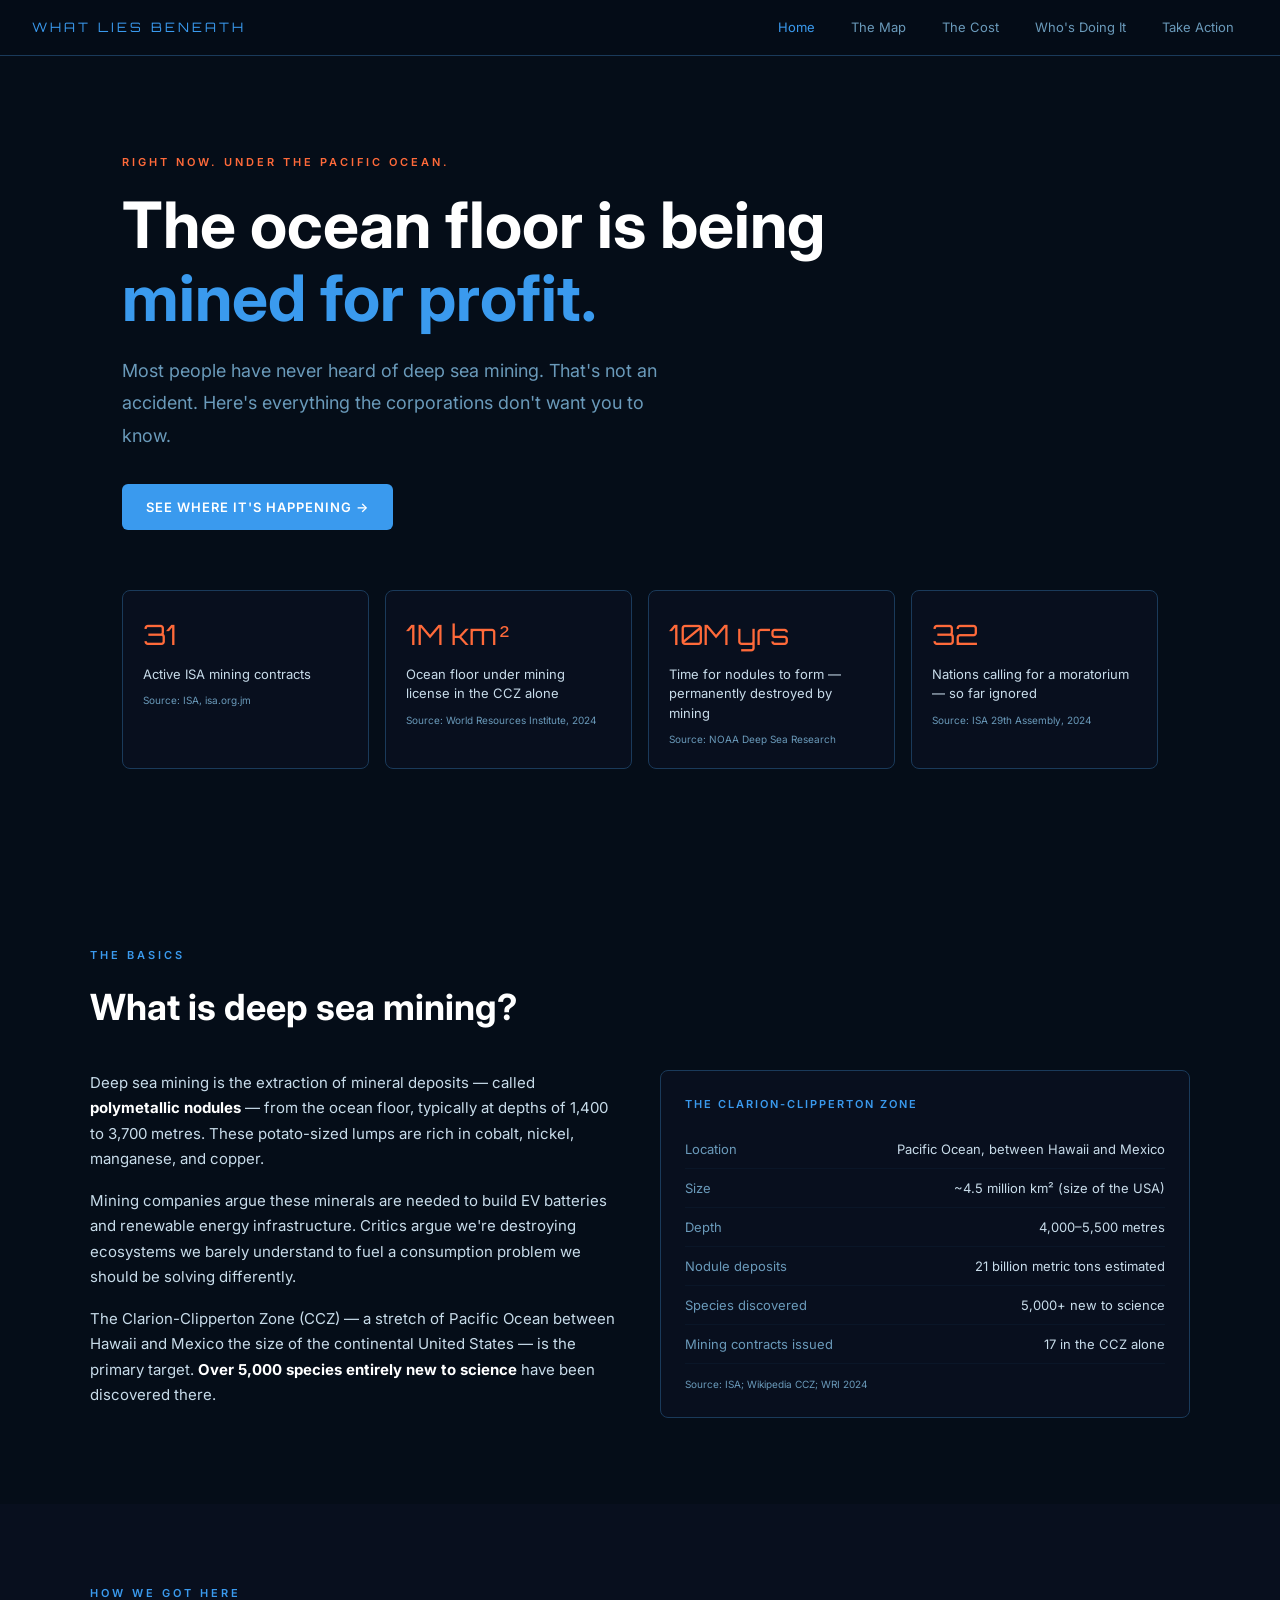
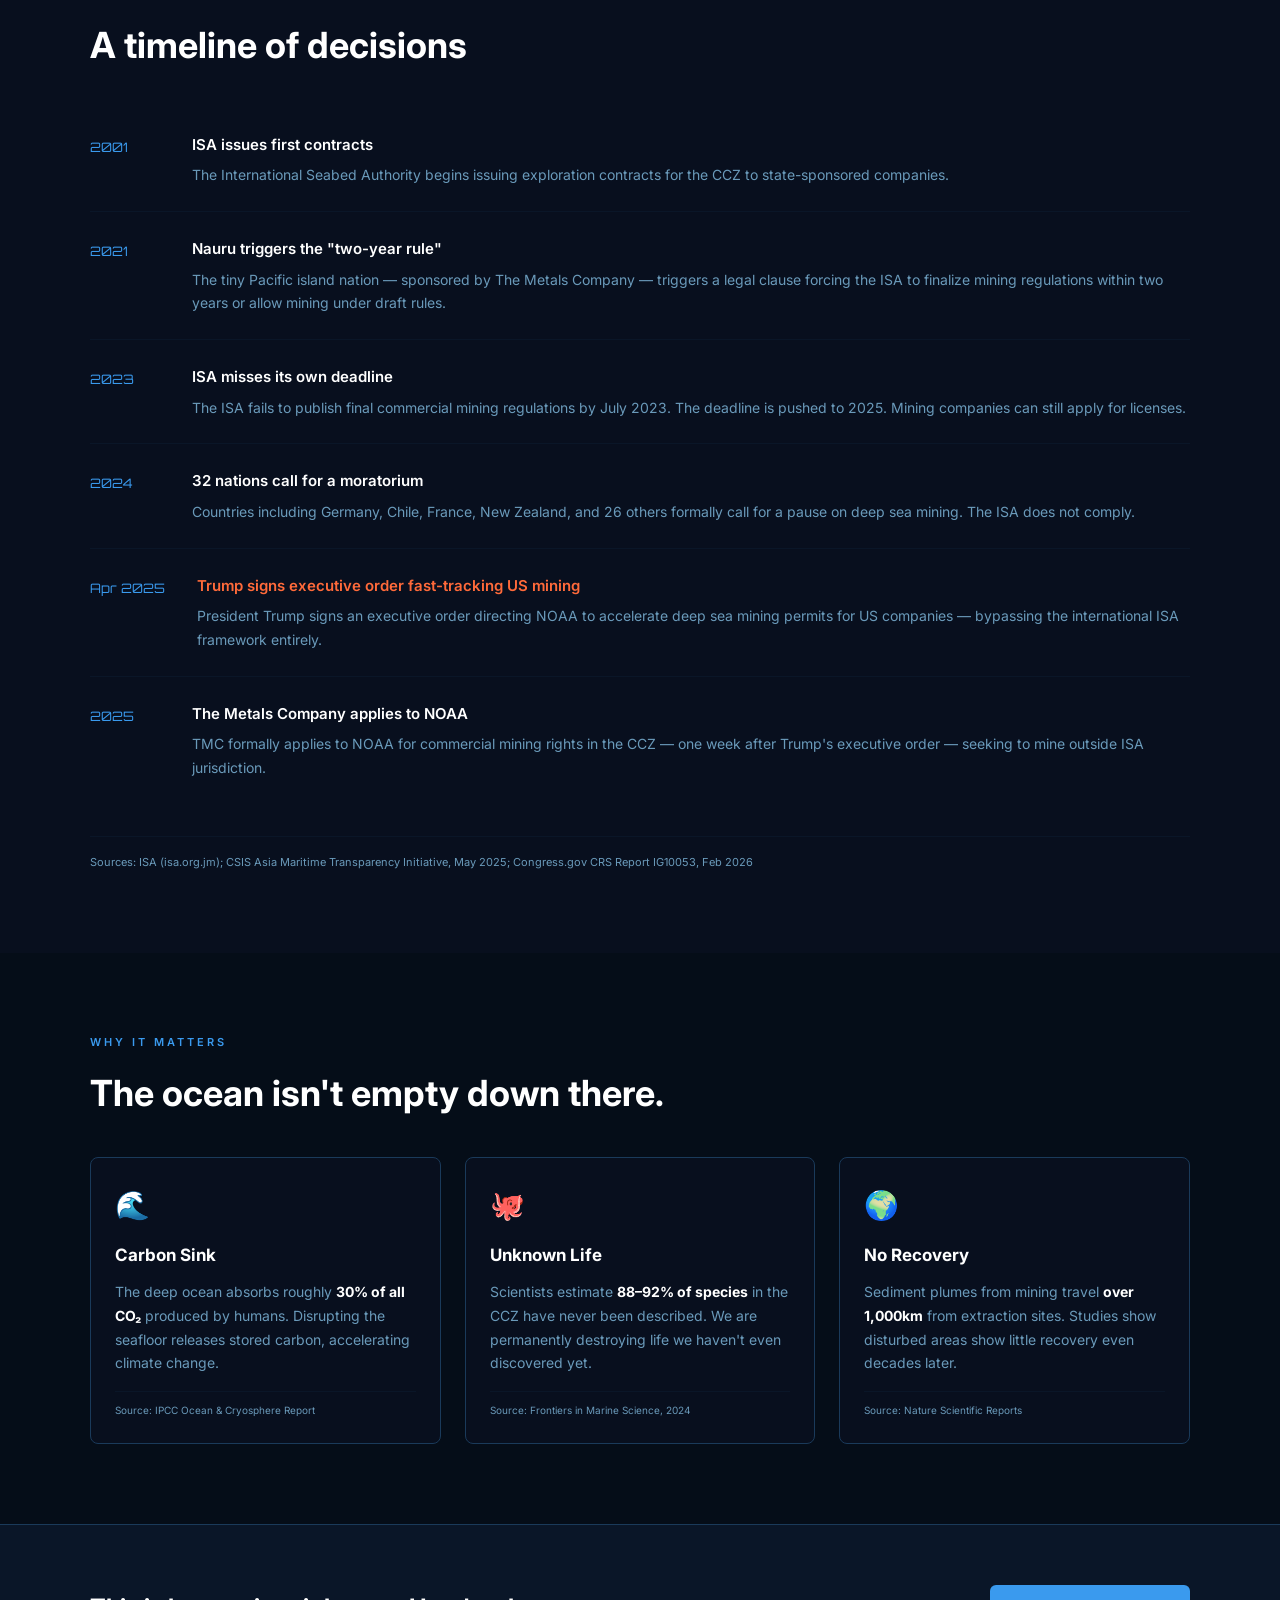
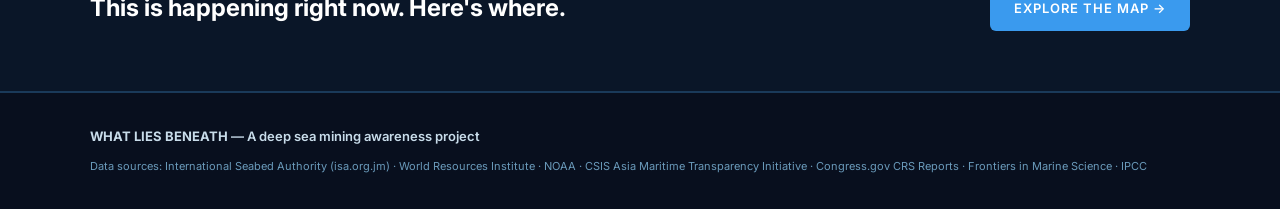
==== index.html @ 2d01a7d5 "Add files via upload" ====
<!DOCTYPE html>
<html lang="en">
<head>
  <meta charset="UTF-8"/>
  <meta name="viewport" content="width=device-width, initial-scale=1.0"/>
  <title>What Lies Beneath — Deep Sea Mining Exposed</title>
  <link href="https://fonts.googleapis.com/css2?family=Inter:wght@400;600;700&family=Orbitron:wght@700&display=swap" rel="stylesheet"/>
  <link rel="stylesheet" href="style.css"/>
</head>
<body>

  <nav id="navbar">
    <div id="nav-logo">WHAT LIES BENEATH</div>
    <div id="nav-links">
      <a href="index.html" class="active">Home</a>
      <a href="map.html">The Map</a>
      <a href="cost.html">The Cost</a>
      <a href="corporations.html">Who's Doing It</a>
      <a href="action.html">Take Action</a>
    </div>
  </nav>

  <!-- HERO -->
  <section id="hero">
    <div id="hero-content">
      <p id="hero-eyebrow">RIGHT NOW. UNDER THE PACIFIC OCEAN.</p>
      <h1>The ocean floor is being<br><span class="highlight">mined for profit.</span></h1>
      <p id="hero-sub">Most people have never heard of deep sea mining. That's not an accident. Here's everything the corporations don't want you to know.</p>
      <a href="map.html" class="btn-primary">SEE WHERE IT'S HAPPENING →</a>
    </div>
    <div id="hero-stats">
      <div class="hero-stat">
        <div class="hero-stat-num">31</div>
        <div class="hero-stat-label">Active ISA mining contracts</div>
        <div class="hero-stat-source">Source: ISA, isa.org.jm</div>
      </div>
      <div class="hero-stat">
        <div class="hero-stat-num">1M km²</div>
        <div class="hero-stat-label">Ocean floor under mining license in the CCZ alone</div>
        <div class="hero-stat-source">Source: World Resources Institute, 2024</div>
      </div>
      <div class="hero-stat">
        <div class="hero-stat-num">10M yrs</div>
        <div class="hero-stat-label">Time for nodules to form — permanently destroyed by mining</div>
        <div class="hero-stat-source">Source: NOAA Deep Sea Research</div>
      </div>
      <div class="hero-stat">
        <div class="hero-stat-num">32</div>
        <div class="hero-stat-label">Nations calling for a moratorium — so far ignored</div>
        <div class="hero-stat-source">Source: ISA 29th Assembly, 2024</div>
      </div>
    </div>
  </section>

  <!-- WHAT IS IT -->
  <section class="section">
    <div class="section-inner">
      <div class="section-tag">THE BASICS</div>
      <h2>What is deep sea mining?</h2>
      <div class="two-col">
        <div>
          <p>Deep sea mining is the extraction of mineral deposits — called <strong>polymetallic nodules</strong> — from the ocean floor, typically at depths of 1,400 to 3,700 metres. These potato-sized lumps are rich in cobalt, nickel, manganese, and copper.</p>
          <p>Mining companies argue these minerals are needed to build EV batteries and renewable energy infrastructure. Critics argue we're destroying ecosystems we barely understand to fuel a consumption problem we should be solving differently.</p>
          <p>The Clarion-Clipperton Zone (CCZ) — a stretch of Pacific Ocean between Hawaii and Mexico the size of the continental United States — is the primary target. <strong>Over 5,000 species entirely new to science</strong> have been discovered there.</p>
        </div>
        <div class="info-box">
          <div class="info-box-title">THE CLARION-CLIPPERTON ZONE</div>
          <div class="info-item"><span class="info-label">Location</span><span>Pacific Ocean, between Hawaii and Mexico</span></div>
          <div class="info-item"><span class="info-label">Size</span><span>~4.5 million km² (size of the USA)</span></div>
          <div class="info-item"><span class="info-label">Depth</span><span>4,000–5,500 metres</span></div>
          <div class="info-item"><span class="info-label">Nodule deposits</span><span>21 billion metric tons estimated</span></div>
          <div class="info-item"><span class="info-label">Species discovered</span><span>5,000+ new to science</span></div>
          <div class="info-item"><span class="info-label">Mining contracts issued</span><span>17 in the CCZ alone</span></div>
          <div class="info-source">Source: ISA; Wikipedia CCZ; WRI 2024</div>
        </div>
      </div>
    </div>
  </section>

  <!-- TIMELINE -->
  <section class="section dark-section">
    <div class="section-inner">
      <div class="section-tag">HOW WE GOT HERE</div>
      <h2>A timeline of decisions</h2>
      <div class="timeline">
        <div class="timeline-item">
          <div class="timeline-year">2001</div>
          <div class="timeline-content">
            <div class="timeline-title">ISA issues first contracts</div>
            <p>The International Seabed Authority begins issuing exploration contracts for the CCZ to state-sponsored companies.</p>
          </div>
        </div>
        <div class="timeline-item">
          <div class="timeline-year">2021</div>
          <div class="timeline-content">
            <div class="timeline-title">Nauru triggers the "two-year rule"</div>
            <p>The tiny Pacific island nation — sponsored by The Metals Company — triggers a legal clause forcing the ISA to finalize mining regulations within two years or allow mining under draft rules.</p>
          </div>
        </div>
        <div class="timeline-item">
          <div class="timeline-year">2023</div>
          <div class="timeline-content">
            <div class="timeline-title">ISA misses its own deadline</div>
            <p>The ISA fails to publish final commercial mining regulations by July 2023. The deadline is pushed to 2025. Mining companies can still apply for licenses.</p>
          </div>
        </div>
        <div class="timeline-item">
          <div class="timeline-year">2024</div>
          <div class="timeline-content">
            <div class="timeline-title">32 nations call for a moratorium</div>
            <p>Countries including Germany, Chile, France, New Zealand, and 26 others formally call for a pause on deep sea mining. The ISA does not comply.</p>
          </div>
        </div>
        <div class="timeline-item">
          <div class="timeline-year">Apr 2025</div>
          <div class="timeline-content">
            <div class="timeline-title urgent">Trump signs executive order fast-tracking US mining</div>
            <p>President Trump signs an executive order directing NOAA to accelerate deep sea mining permits for US companies — bypassing the international ISA framework entirely.</p>
          </div>
        </div>
        <div class="timeline-item">
          <div class="timeline-year">2025</div>
          <div class="timeline-content">
            <div class="timeline-title">The Metals Company applies to NOAA</div>
            <p>TMC formally applies to NOAA for commercial mining rights in the CCZ — one week after Trump's executive order — seeking to mine outside ISA jurisdiction.</p>
          </div>
        </div>
      </div>
      <div class="source-note">Sources: ISA (isa.org.jm); CSIS Asia Maritime Transparency Initiative, May 2025; Congress.gov CRS Report IG10053, Feb 2026</div>
    </div>
  </section>

  <!-- WHY IT MATTERS -->
  <section class="section">
    <div class="section-inner">
      <div class="section-tag">WHY IT MATTERS</div>
      <h2>The ocean isn't empty down there.</h2>
      <div class="three-col">
        <div class="feature-card">
          <div class="feature-icon">🌊</div>
          <h3>Carbon Sink</h3>
          <p>The deep ocean absorbs roughly <strong>30% of all CO₂</strong> produced by humans. Disrupting the seafloor releases stored carbon, accelerating climate change.</p>
          <div class="card-source">Source: IPCC Ocean & Cryosphere Report</div>
        </div>
        <div class="feature-card">
          <div class="feature-icon">🐙</div>
          <h3>Unknown Life</h3>
          <p>Scientists estimate <strong>88–92% of species</strong> in the CCZ have never been described. We are permanently destroying life we haven't even discovered yet.</p>
          <div class="card-source">Source: Frontiers in Marine Science, 2024</div>
        </div>
        <div class="feature-card">
          <div class="feature-icon">🌍</div>
          <h3>No Recovery</h3>
          <p>Sediment plumes from mining travel <strong>over 1,000km</strong> from extraction sites. Studies show disturbed areas show little recovery even decades later.</p>
          <div class="card-source">Source: Nature Scientific Reports</div>
        </div>
      </div>
    </div>
  </section>

  <!-- CTA STRIP -->
  <section id="cta-strip">
    <div class="section-inner cta-inner">
      <h2>This is happening right now. Here's where.</h2>
      <a href="map.html" class="btn-primary">EXPLORE THE MAP →</a>
    </div>
  </section>

  <footer>
    <div class="footer-inner">
      <div><strong>WHAT LIES BENEATH</strong> — A deep sea mining awareness project</div>
      <div class="footer-sources">
        Data sources: International Seabed Authority (isa.org.jm) · World Resources Institute · NOAA · 
        CSIS Asia Maritime Transparency Initiative · Congress.gov CRS Reports · 
        Frontiers in Marine Science · IPCC
      </div>
    </div>
  </footer>

</body>
</html>
---- style.css ----
/* WHAT LIES BENEATH — style.css */

@import url('https://fonts.googleapis.com/css2?family=Inter:wght@400;600;700&family=Orbitron:wght@700&display=swap');

* { box-sizing: border-box; margin: 0; padding: 0; }

:root {
  --bg:        #050d18;
  --bg2:       #080f1e;
  --bg3:       #0a1628;
  --border:    #1a3a5a;
  --text:      #c8dcea;
  --text-muted:#6a9aba;
  --accent:    #3a9aee;
  --accent2:   #ff6a3a;
  --green:     #2aaa5a;
  --red:       #ee4a2a;
}

html { scroll-behavior: smooth; }

body {
  background: var(--bg);
  color: var(--text);
  font-family: 'Inter', sans-serif;
  line-height: 1.7;
}

/* ── NAV ── */
#navbar {
  position: sticky; top: 0; z-index: 100;
  background: rgba(5,13,24,0.97);
  border-bottom: 1px solid var(--border);
  display: flex; align-items: center;
  justify-content: space-between;
  padding: 0 32px; height: 56px;
  backdrop-filter: blur(8px);
}

#nav-logo {
  font-family: 'Orbitron', monospace;
  font-size: 13px; color: var(--accent);
  letter-spacing: 3px;
}

#nav-links { display: flex; gap: 8px; }

#nav-links a {
  color: var(--text-muted); text-decoration: none;
  font-size: 13px; padding: 6px 14px;
  border-radius: 4px; transition: color 0.2s, background 0.2s;
}
#nav-links a:hover  { color: var(--text); background: var(--bg3); }
#nav-links a.active { color: var(--accent); }

/* ── HERO ── */
#hero {
  min-height: 90vh;
  display: flex; flex-direction: column;
  justify-content: center;
  padding: 80px 32px;
  max-width: 1100px; margin: 0 auto;
  gap: 60px;
}

#hero-eyebrow {
  font-size: 11px; color: var(--accent2);
  letter-spacing: 3px; font-weight: 600;
  margin-bottom: 16px;
}

#hero-content h1 {
  font-size: clamp(36px, 6vw, 64px);
  font-weight: 700; line-height: 1.15;
  color: #ffffff; margin-bottom: 20px;
}

.highlight { color: var(--accent); }

#hero-sub {
  font-size: 18px; color: var(--text-muted);
  max-width: 560px; margin-bottom: 32px; line-height: 1.8;
}

#hero-stats {
  display: grid;
  grid-template-columns: repeat(auto-fit, minmax(200px, 1fr));
  gap: 16px;
}

.hero-stat {
  background: var(--bg2); border: 1px solid var(--border);
  border-radius: 8px; padding: 20px;
}

.hero-stat-num   { font-family: 'Orbitron', monospace; font-size: 28px; color: var(--accent2); margin-bottom: 6px; }
.hero-stat-label { font-size: 13px; color: var(--text); margin-bottom: 8px; line-height: 1.5; }
.hero-stat-source{ font-size: 10px; color: var(--text-muted); }

/* ── BUTTONS ── */
.btn-primary {
  display: inline-block;
  background: var(--accent); color: #fff;
  text-decoration: none; font-size: 13px;
  font-weight: 600; padding: 12px 24px;
  border-radius: 6px; letter-spacing: 1px;
  transition: background 0.2s, transform 0.1s;
  border: none; cursor: pointer;
}
.btn-primary:hover { background: #2a8aee; transform: translateY(-1px); }

.btn-secondary {
  display: inline-block;
  background: transparent;
  border: 1px solid var(--accent);
  color: var(--accent);
  text-decoration: none; font-size: 13px;
  font-weight: 600; padding: 11px 24px;
  border-radius: 6px; letter-spacing: 1px;
  transition: background 0.2s;
  cursor: pointer;
}
.btn-secondary:hover { background: rgba(58,154,238,0.1); }

/* ── SECTIONS ── */
.section { padding: 80px 32px; }
.dark-section { background: var(--bg2); }

.section-inner {
  max-width: 1100px; margin: 0 auto;
}

.section-tag {
  font-size: 11px; color: var(--accent);
  letter-spacing: 3px; font-weight: 600;
  margin-bottom: 12px;
}

.section-inner h2 {
  font-size: clamp(24px, 3vw, 36px);
  font-weight: 700; color: #fff;
  margin-bottom: 32px;
}

.section-inner p { color: var(--text); margin-bottom: 16px; font-size: 15px; }
.section-inner p strong { color: #fff; }

/* ── TWO COL ── */
.two-col {
  display: grid;
  grid-template-columns: 1fr 1fr;
  gap: 40px; align-items: start;
}
@media (max-width: 768px) { .two-col { grid-template-columns: 1fr; } }

/* ── INFO BOX ── */
.info-box {
  background: var(--bg2); border: 1px solid var(--border);
  border-radius: 8px; padding: 24px;
}
.info-box-title {
  font-size: 11px; color: var(--accent); letter-spacing: 2px;
  font-weight: 600; margin-bottom: 16px;
}
.info-item {
  display: flex; justify-content: space-between;
  padding: 8px 0; border-bottom: 1px solid var(--bg3);
  font-size: 13px; gap: 16px;
}
.info-item:last-of-type { border-bottom: none; }
.info-label { color: var(--text-muted); flex-shrink: 0; }
.info-source { font-size: 10px; color: var(--text-muted); margin-top: 12px; }

/* ── THREE COL ── */
.three-col {
  display: grid;
  grid-template-columns: repeat(auto-fit, minmax(260px, 1fr));
  gap: 24px;
}

.feature-card {
  background: var(--bg2); border: 1px solid var(--border);
  border-radius: 8px; padding: 24px;
}
.feature-icon { font-size: 28px; margin-bottom: 12px; }
.feature-card h3 { font-size: 17px; color: #fff; margin-bottom: 10px; }
.feature-card p { font-size: 14px; color: var(--text-muted); }
.card-source { font-size: 10px; color: var(--text-muted); margin-top: 12px; border-top: 1px solid var(--bg3); padding-top: 10px; }

/* ── TIMELINE ── */
.timeline { display: flex; flex-direction: column; gap: 0; }

.timeline-item {
  display: flex; gap: 32px;
  padding: 24px 0;
  border-bottom: 1px solid var(--bg3);
}
.timeline-item:last-child { border-bottom: none; }

.timeline-year {
  font-family: 'Orbitron', monospace;
  font-size: 13px; color: var(--accent);
  min-width: 70px; padding-top: 4px;
  flex-shrink: 0;
}

.timeline-title { font-size: 15px; color: #fff; font-weight: 600; margin-bottom: 6px; }
.timeline-title.urgent { color: var(--accent2); }
.timeline-content p { font-size: 14px; color: var(--text-muted); margin: 0; }

.source-note {
  margin-top: 32px; font-size: 11px;
  color: var(--text-muted); line-height: 1.8;
  border-top: 1px solid var(--bg3); padding-top: 16px;
}

/* ── CTA STRIP ── */
#cta-strip {
  background: var(--bg3);
  border-top: 1px solid var(--border);
  border-bottom: 1px solid var(--border);
  padding: 60px 32px;
}
.cta-inner {
  display: flex; align-items: center;
  justify-content: space-between; gap: 32px;
  flex-wrap: wrap;
}
.cta-inner h2 { margin: 0; font-size: 24px; color: #fff; }

/* ── PAGE HERO (inner pages) ── */
.page-hero {
  padding: 60px 32px 40px;
  max-width: 1100px; margin: 0 auto;
  border-bottom: 1px solid var(--border);
}
.page-hero h1 { font-size: clamp(28px, 4vw, 48px); color: #fff; margin-bottom: 12px; }
.page-hero p  { font-size: 16px; color: var(--text-muted); max-width: 640px; }

/* ── MAP PAGE ── */
#map-container {
  width: 100%; height: 520px;
  background: #020810;
  border: 1px solid var(--border);
  border-radius: 8px; overflow: hidden;
  position: relative;
}

#map-svg { width: 100%; height: 100%; }

.zone-dot {
  cursor: pointer; transition: r 0.2s;
}
.zone-dot:hover { filter: brightness(1.4); }

#map-tooltip {
  position: absolute;
  background: var(--bg2); border: 1px solid var(--border);
  border-radius: 6px; padding: 12px 16px;
  font-size: 12px; color: var(--text);
  pointer-events: none; display: none;
  max-width: 240px; line-height: 1.6; z-index: 10;
}
#map-tooltip strong { color: #fff; display: block; margin-bottom: 4px; }
#map-tooltip .tt-source { font-size: 10px; color: var(--text-muted); margin-top: 6px; }

#map-legend {
  display: flex; gap: 20px; margin-top: 16px; flex-wrap: wrap;
}
.legend-item { display: flex; align-items: center; gap: 8px; font-size: 12px; color: var(--text-muted); }
.legend-dot   { width: 10px; height: 10px; border-radius: 50%; flex-shrink: 0; }

.zone-list {
  display: grid;
  grid-template-columns: repeat(auto-fill, minmax(300px, 1fr));
  gap: 16px; margin-top: 32px;
}
.zone-card {
  background: var(--bg2); border: 1px solid var(--border);
  border-radius: 8px; padding: 16px 20px;
}
.zone-card-name   { font-size: 14px; color: #fff; font-weight: 600; margin-bottom: 4px; }
.zone-card-sponsor{ font-size: 12px; color: var(--text-muted); margin-bottom: 8px; }
.zone-card-tag    { display: inline-block; font-size: 10px; padding: 3px 8px; border-radius: 3px; letter-spacing: 1px; }
.tag-nodule  { background: rgba(200,168,74,0.15); color: #c8a84a; border: 1px solid rgba(200,168,74,0.3); }
.tag-sulphide{ background: rgba(238,74,42,0.15); color: #ee4a2a; border: 1px solid rgba(238,74,42,0.3); }
.tag-crust   { background: rgba(90,200,221,0.15); color: #5ac8dd; border: 1px solid rgba(90,200,221,0.3); }

/* ── COST PAGE ── */
.chart-wrap {
  background: var(--bg2); border: 1px solid var(--border);
  border-radius: 8px; padding: 28px; margin-bottom: 32px;
}
.chart-title { font-size: 16px; color: #fff; font-weight: 600; margin-bottom: 6px; }
.chart-desc  { font-size: 13px; color: var(--text-muted); margin-bottom: 24px; }

.bar-chart { display: flex; flex-direction: column; gap: 14px; }
.bar-row   { display: flex; align-items: center; gap: 14px; }
.bar-label { font-size: 12px; color: var(--text-muted); width: 140px; flex-shrink: 0; text-align: right; }
.bar-track { flex: 1; height: 28px; background: var(--bg3); border-radius: 4px; overflow: hidden; position: relative; }
.bar-fill  {
  height: 100%; border-radius: 4px;
  display: flex; align-items: center; padding-left: 10px;
  font-size: 11px; color: #fff; font-weight: 600;
  transition: width 1.5s ease;
}
.bar-val   { font-size: 12px; color: var(--text-muted); width: 60px; flex-shrink: 0; }

.impact-grid {
  display: grid;
  grid-template-columns: repeat(auto-fit, minmax(220px, 1fr));
  gap: 16px; margin-top: 32px;
}
.impact-card {
  background: var(--bg2); border: 1px solid var(--border);
  border-radius: 8px; padding: 20px; text-align: center;
}
.impact-num   { font-family: 'Orbitron', monospace; font-size: 22px; color: var(--accent2); margin-bottom: 8px; }
.impact-label { font-size: 13px; color: var(--text); margin-bottom: 6px; }
.impact-source{ font-size: 10px; color: var(--text-muted); }

/* ── CORPORATIONS PAGE ── */
.corp-grid {
  display: grid;
  grid-template-columns: repeat(auto-fill, minmax(320px, 1fr));
  gap: 20px; margin-top: 32px;
}
.corp-card {
  background: var(--bg2); border: 1px solid var(--border);
  border-radius: 8px; padding: 22px;
}
.corp-name    { font-size: 17px; color: #fff; font-weight: 700; margin-bottom: 4px; }
.corp-country { font-size: 12px; color: var(--text-muted); margin-bottom: 14px; }
.corp-detail  { display: flex; justify-content: space-between; padding: 7px 0; border-bottom: 1px solid var(--bg3); font-size: 13px; }
.corp-detail:last-of-type { border-bottom: none; }
.corp-detail-label { color: var(--text-muted); }
.corp-detail-val   { color: var(--text); font-weight: 600; }
.corp-detail-val.bad { color: var(--accent2); }
.corp-source { font-size: 10px; color: var(--text-muted); margin-top: 12px; }

/* ── ACTION PAGE ── */
.action-grid {
  display: grid;
  grid-template-columns: repeat(auto-fit, minmax(300px, 1fr));
  gap: 24px; margin-top: 32px;
}
.action-card {
  background: var(--bg2); border: 1px solid var(--border);
  border-radius: 8px; padding: 24px;
  display: flex; flex-direction: column; gap: 12px;
}
.action-icon  { font-size: 28px; }
.action-title { font-size: 16px; color: #fff; font-weight: 600; }
.action-desc  { font-size: 13px; color: var(--text-muted); flex: 1; line-height: 1.7; }
.action-card a {
  color: var(--accent); font-size: 13px; font-weight: 600;
  text-decoration: none;
}
.action-card a:hover { text-decoration: underline; }

/* ── FOOTER ── */
footer {
  background: var(--bg2);
  border-top: 1px solid var(--border);
  padding: 32px;
}
.footer-inner {
  max-width: 1100px; margin: 0 auto;
  display: flex; flex-direction: column; gap: 10px;
}
.footer-inner > div:first-child { font-size: 13px; color: var(--text); font-weight: 600; }
.footer-sources { font-size: 11px; color: var(--text-muted); line-height: 1.8; }

/* ── QUIZ ── */
#quiz-wrap {
  background: var(--bg2); border: 1px solid var(--border);
  border-radius: 8px; padding: 32px; max-width: 640px;
}
.quiz-q    { font-size: 17px; color: #fff; font-weight: 600; margin-bottom: 20px; line-height: 1.5; }
.quiz-opts { display: flex; flex-direction: column; gap: 10px; }
.quiz-opt  {
  background: var(--bg3); border: 1px solid var(--border);
  color: var(--text); padding: 12px 16px;
  border-radius: 6px; cursor: pointer; font-size: 14px;
  text-align: left; transition: border-color 0.2s;
  font-family: 'Inter', sans-serif;
}
.quiz-opt:hover    { border-color: var(--accent); }
.quiz-opt.correct  { border-color: var(--green); background: rgba(42,170,90,0.1); color: #fff; }
.quiz-opt.wrong    { border-color: var(--red); background: rgba(238,74,42,0.1); }
.quiz-feedback {
  margin-top: 16px; padding: 14px 16px;
  border-radius: 6px; font-size: 14px;
  display: none; line-height: 1.7;
}
.quiz-feedback.show { display: block; }
.quiz-feedback.correct-fb { background: rgba(42,170,90,0.1); border: 1px solid var(--green); color: #fff; }
.quiz-feedback.wrong-fb   { background: rgba(238,74,42,0.1);  border: 1px solid var(--red);   color: #fff; }
#quiz-next {
  margin-top: 16px; display: none;
  background: var(--accent); color: #fff;
  border: none; padding: 10px 20px;
  border-radius: 6px; cursor: pointer;
  font-size: 13px; font-family: 'Inter', sans-serif;
}
#quiz-next.show { display: inline-block; }
#quiz-score { font-size: 20px; color: #fff; font-weight: 700; margin-bottom: 8px; }
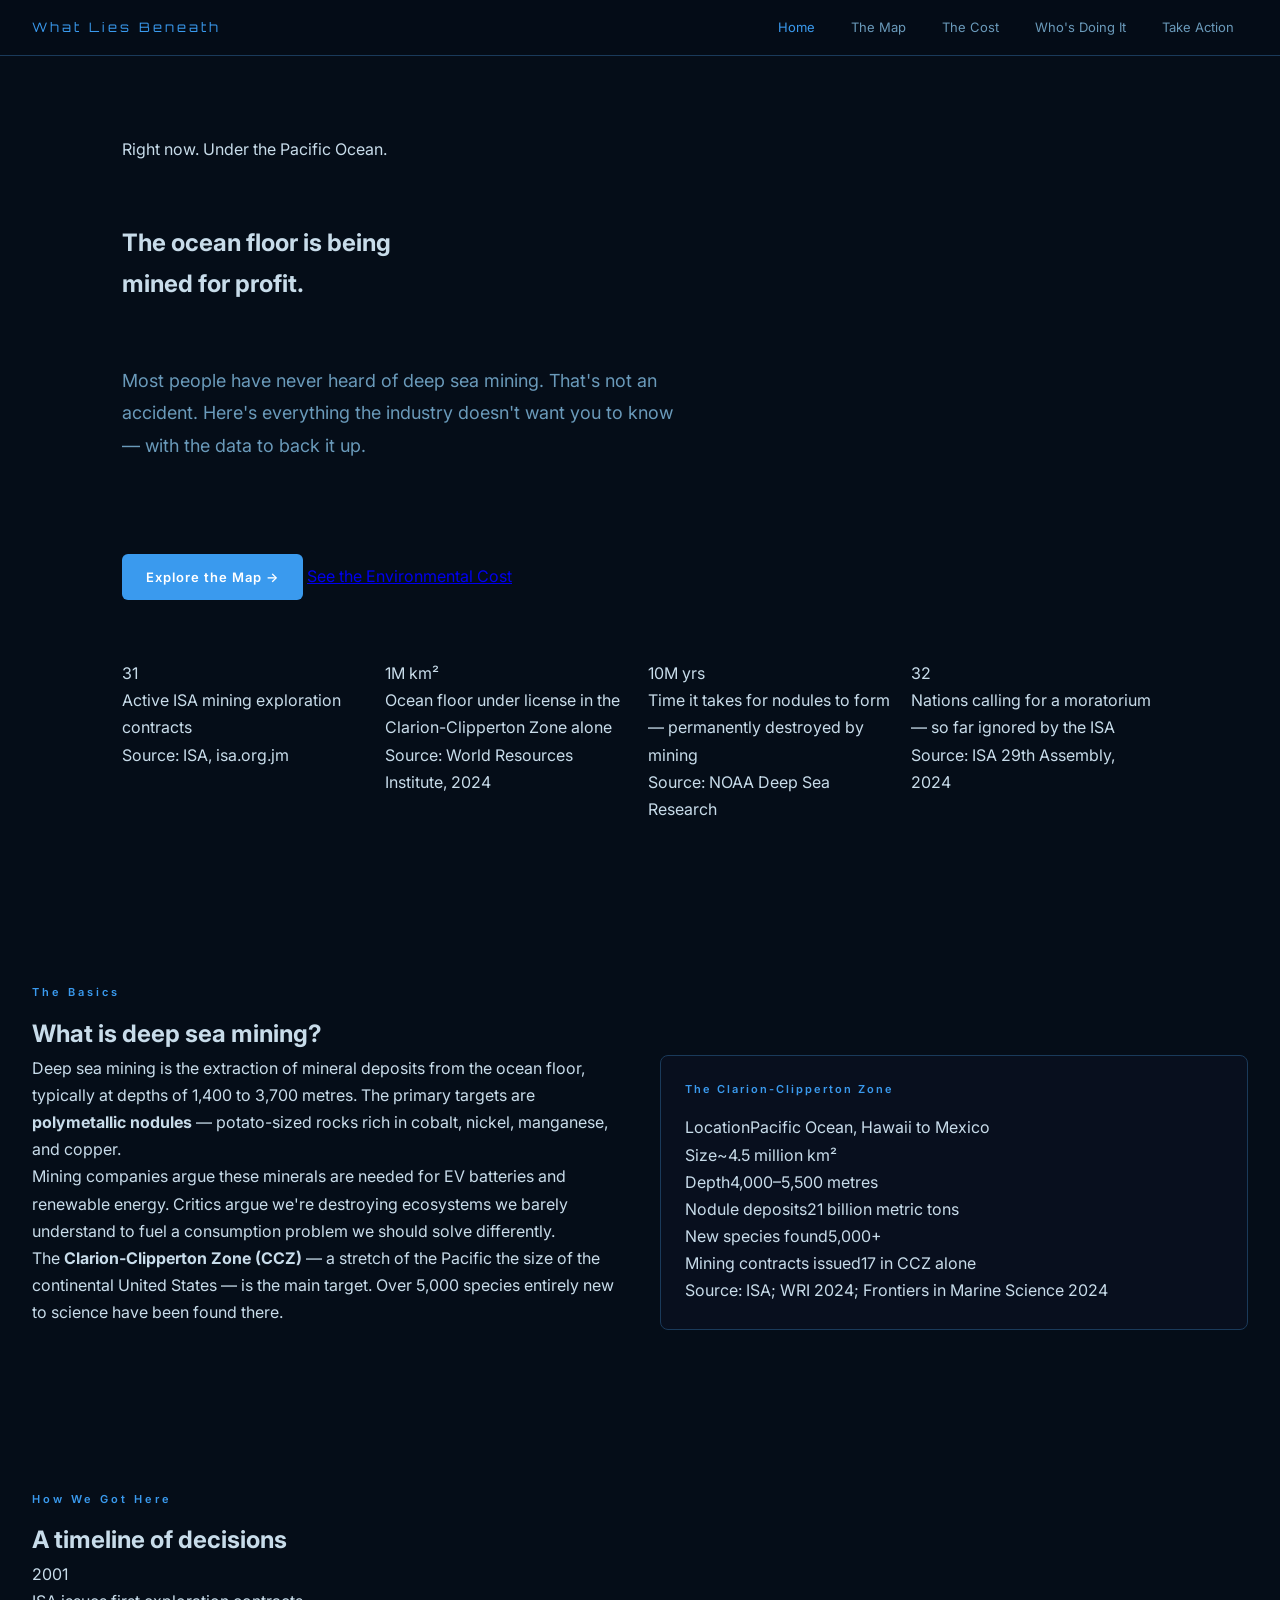
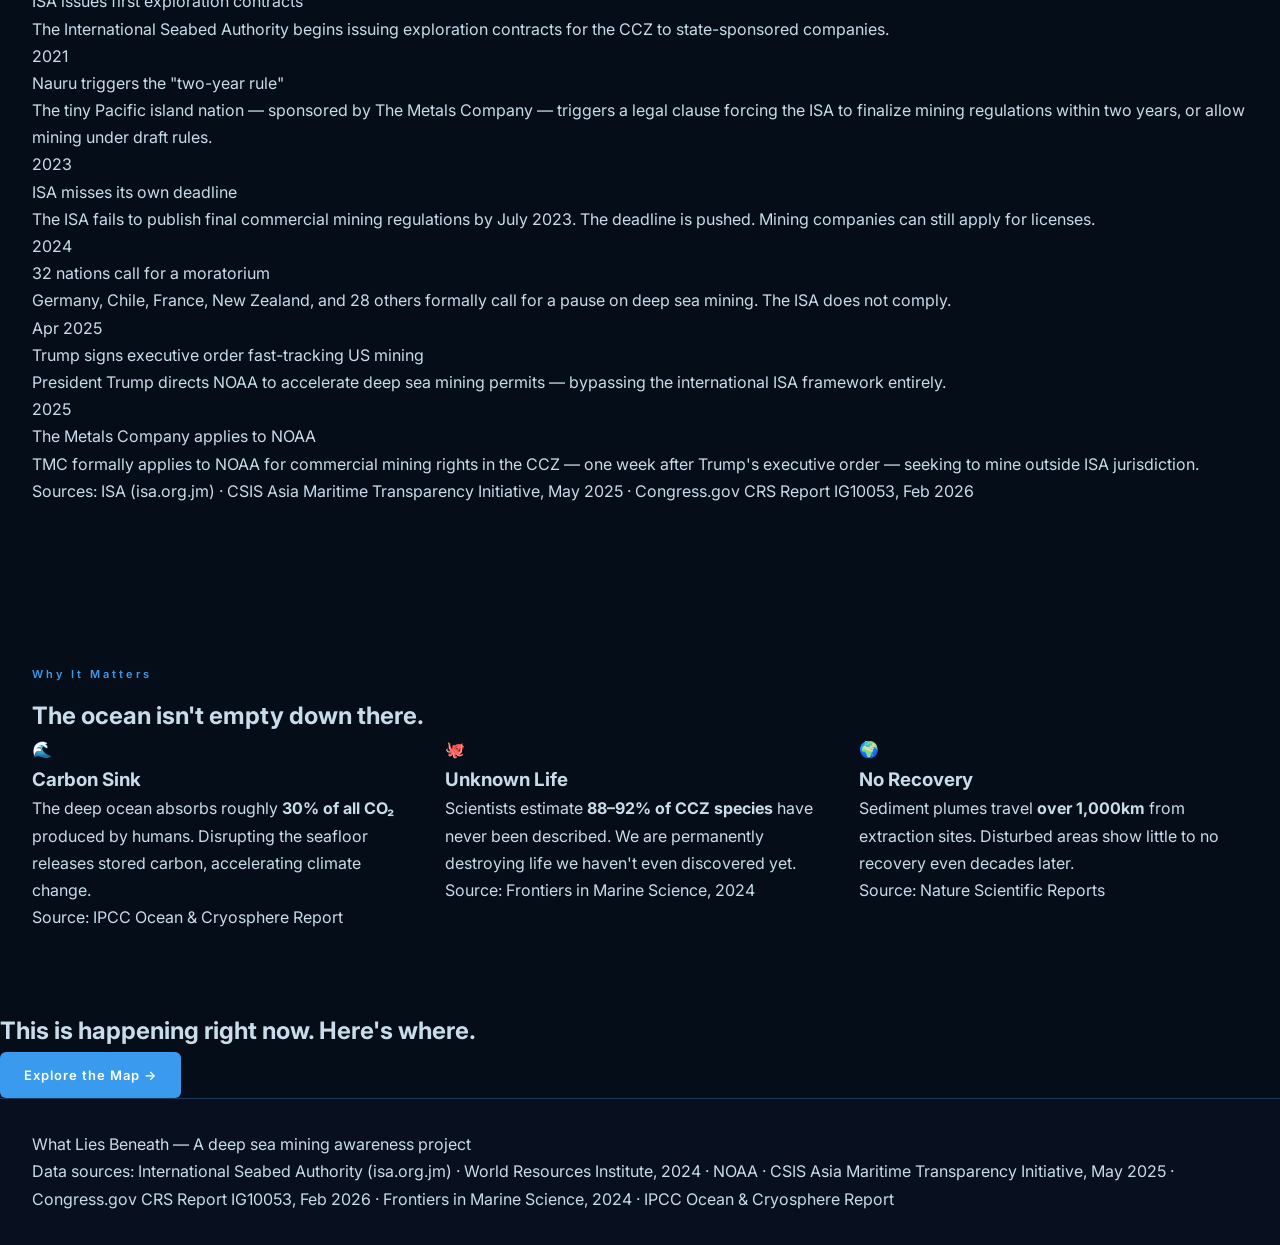
==== commit 55eaf695: "Refactor index.html for improved structure and content Updated the navbar and hero section for consi" ====
--- a/index.html
+++ b/index.html
@@ -4,178 +4,180 @@
   <meta charset="UTF-8"/>
   <meta name="viewport" content="width=device-width, initial-scale=1.0"/>
   <title>What Lies Beneath — Deep Sea Mining Exposed</title>
-  <link href="https://fonts.googleapis.com/css2?family=Inter:wght@400;600;700&family=Orbitron:wght@700&display=swap" rel="stylesheet"/>
+  <link href="https://fonts.googleapis.com/css2?family=Inter:wght@400;500;600;700&family=Playfair+Display:wght@700&display=swap" rel="stylesheet"/>
   <link rel="stylesheet" href="style.css"/>
 </head>
 <body>
 
-  <nav id="navbar">
-    <div id="nav-logo">WHAT LIES BENEATH</div>
-    <div id="nav-links">
-      <a href="index.html" class="active">Home</a>
-      <a href="map.html">The Map</a>
-      <a href="cost.html">The Cost</a>
-      <a href="corporations.html">Who's Doing It</a>
-      <a href="action.html">Take Action</a>
+<nav id="navbar">
+  <div id="nav-logo">What Lies Beneath</div>
+  <div id="nav-links">
+    <a href="index.html" class="active">Home</a>
+    <a href="map.html">The Map</a>
+    <a href="cost.html">The Cost</a>
+    <a href="corporations.html">Who's Doing It</a>
+    <a href="action.html">Take Action</a>
+  </div>
+</nav>
+
+<!-- HERO -->
+<section id="hero">
+  <div class="hero-eyebrow">Right now. Under the Pacific Ocean.</div>
+  <h1>The ocean floor is being<br><span class="hl">mined for profit.</span></h1>
+  <p id="hero-sub">Most people have never heard of deep sea mining. That's not an accident. Here's everything the industry doesn't want you to know — with the data to back it up.</p>
+  <div class="hero-actions">
+    <a href="map.html" class="btn btn-primary">Explore the Map →</a>
+    <a href="cost.html" class="btn btn-outline">See the Environmental Cost</a>
+  </div>
+
+  <div id="hero-stats">
+    <div class="hstat">
+      <div class="hstat-num">31</div>
+      <div class="hstat-label">Active ISA mining exploration contracts</div>
+      <div class="hstat-src">Source: ISA, isa.org.jm</div>
     </div>
-  </nav>
+    <div class="hstat">
+      <div class="hstat-num">1M km²</div>
+      <div class="hstat-label">Ocean floor under license in the Clarion-Clipperton Zone alone</div>
+      <div class="hstat-src">Source: World Resources Institute, 2024</div>
+    </div>
+    <div class="hstat">
+      <div class="hstat-num">10M yrs</div>
+      <div class="hstat-label">Time it takes for nodules to form — permanently destroyed by mining</div>
+      <div class="hstat-src">Source: NOAA Deep Sea Research</div>
+    </div>
+    <div class="hstat">
+      <div class="hstat-num">32</div>
+      <div class="hstat-label">Nations calling for a moratorium — so far ignored by the ISA</div>
+      <div class="hstat-src">Source: ISA 29th Assembly, 2024</div>
+    </div>
+  </div>
+</section>
 
-  <!-- HERO -->
-  <section id="hero">
-    <div id="hero-content">
-      <p id="hero-eyebrow">RIGHT NOW. UNDER THE PACIFIC OCEAN.</p>
-      <h1>The ocean floor is being<br><span class="highlight">mined for profit.</span></h1>
-      <p id="hero-sub">Most people have never heard of deep sea mining. That's not an accident. Here's everything the corporations don't want you to know.</p>
-      <a href="map.html" class="btn-primary">SEE WHERE IT'S HAPPENING →</a>
-    </div>
-    <div id="hero-stats">
-      <div class="hero-stat">
-        <div class="hero-stat-num">31</div>
-        <div class="hero-stat-label">Active ISA mining contracts</div>
-        <div class="hero-stat-source">Source: ISA, isa.org.jm</div>
+<!-- WHAT IS IT -->
+<section class="section section-alt">
+  <div class="inner">
+    <div class="section-tag">The Basics</div>
+    <h2>What is deep sea mining?</h2>
+    <div class="two-col">
+      <div>
+        <p>Deep sea mining is the extraction of mineral deposits from the ocean floor, typically at depths of 1,400 to 3,700 metres. The primary targets are <strong>polymetallic nodules</strong> — potato-sized rocks rich in cobalt, nickel, manganese, and copper.</p>
+        <p>Mining companies argue these minerals are needed for EV batteries and renewable energy. Critics argue we're destroying ecosystems we barely understand to fuel a consumption problem we should solve differently.</p>
+        <p>The <strong>Clarion-Clipperton Zone (CCZ)</strong> — a stretch of the Pacific the size of the continental United States — is the main target. Over 5,000 species entirely new to science have been found there.</p>
       </div>
-      <div class="hero-stat">
-        <div class="hero-stat-num">1M km²</div>
-        <div class="hero-stat-label">Ocean floor under mining license in the CCZ alone</div>
-        <div class="hero-stat-source">Source: World Resources Institute, 2024</div>
-      </div>
-      <div class="hero-stat">
-        <div class="hero-stat-num">10M yrs</div>
-        <div class="hero-stat-label">Time for nodules to form — permanently destroyed by mining</div>
-        <div class="hero-stat-source">Source: NOAA Deep Sea Research</div>
-      </div>
-      <div class="hero-stat">
-        <div class="hero-stat-num">32</div>
-        <div class="hero-stat-label">Nations calling for a moratorium — so far ignored</div>
-        <div class="hero-stat-source">Source: ISA 29th Assembly, 2024</div>
+      <div class="info-box">
+        <div class="info-box-title">The Clarion-Clipperton Zone</div>
+        <div class="info-row"><span>Location</span><span>Pacific Ocean, Hawaii to Mexico</span></div>
+        <div class="info-row"><span>Size</span><span>~4.5 million km²</span></div>
+        <div class="info-row"><span>Depth</span><span>4,000–5,500 metres</span></div>
+        <div class="info-row"><span>Nodule deposits</span><span>21 billion metric tons</span></div>
+        <div class="info-row"><span>New species found</span><span>5,000+</span></div>
+        <div class="info-row"><span>Mining contracts issued</span><span>17 in CCZ alone</span></div>
+        <div class="info-src">Source: ISA; WRI 2024; Frontiers in Marine Science 2024</div>
       </div>
     </div>
-  </section>
+  </div>
+</section>
 
-  <!-- WHAT IS IT -->
-  <section class="section">
-    <div class="section-inner">
-      <div class="section-tag">THE BASICS</div>
-      <h2>What is deep sea mining?</h2>
-      <div class="two-col">
+<!-- TIMELINE -->
+<section class="section">
+  <div class="inner">
+    <div class="section-tag">How We Got Here</div>
+    <h2>A timeline of decisions</h2>
+    <div class="timeline">
+      <div class="t-item">
+        <div class="t-year">2001</div>
         <div>
-          <p>Deep sea mining is the extraction of mineral deposits — called <strong>polymetallic nodules</strong> — from the ocean floor, typically at depths of 1,400 to 3,700 metres. These potato-sized lumps are rich in cobalt, nickel, manganese, and copper.</p>
-          <p>Mining companies argue these minerals are needed to build EV batteries and renewable energy infrastructure. Critics argue we're destroying ecosystems we barely understand to fuel a consumption problem we should be solving differently.</p>
-          <p>The Clarion-Clipperton Zone (CCZ) — a stretch of Pacific Ocean between Hawaii and Mexico the size of the continental United States — is the primary target. <strong>Over 5,000 species entirely new to science</strong> have been discovered there.</p>
+          <div class="t-title">ISA issues first exploration contracts</div>
+          <p>The International Seabed Authority begins issuing exploration contracts for the CCZ to state-sponsored companies.</p>
         </div>
-        <div class="info-box">
-          <div class="info-box-title">THE CLARION-CLIPPERTON ZONE</div>
-          <div class="info-item"><span class="info-label">Location</span><span>Pacific Ocean, between Hawaii and Mexico</span></div>
-          <div class="info-item"><span class="info-label">Size</span><span>~4.5 million km² (size of the USA)</span></div>
-          <div class="info-item"><span class="info-label">Depth</span><span>4,000–5,500 metres</span></div>
-          <div class="info-item"><span class="info-label">Nodule deposits</span><span>21 billion metric tons estimated</span></div>
-          <div class="info-item"><span class="info-label">Species discovered</span><span>5,000+ new to science</span></div>
-          <div class="info-item"><span class="info-label">Mining contracts issued</span><span>17 in the CCZ alone</span></div>
-          <div class="info-source">Source: ISA; Wikipedia CCZ; WRI 2024</div>
+      </div>
+      <div class="t-item">
+        <div class="t-year">2021</div>
+        <div>
+          <div class="t-title">Nauru triggers the "two-year rule"</div>
+          <p>The tiny Pacific island nation — sponsored by The Metals Company — triggers a legal clause forcing the ISA to finalize mining regulations within two years, or allow mining under draft rules.</p>
+        </div>
+      </div>
+      <div class="t-item">
+        <div class="t-year">2023</div>
+        <div>
+          <div class="t-title">ISA misses its own deadline</div>
+          <p>The ISA fails to publish final commercial mining regulations by July 2023. The deadline is pushed. Mining companies can still apply for licenses.</p>
+        </div>
+      </div>
+      <div class="t-item">
+        <div class="t-year">2024</div>
+        <div>
+          <div class="t-title">32 nations call for a moratorium</div>
+          <p>Germany, Chile, France, New Zealand, and 28 others formally call for a pause on deep sea mining. The ISA does not comply.</p>
+        </div>
+      </div>
+      <div class="t-item">
+        <div class="t-year">Apr 2025</div>
+        <div>
+          <div class="t-title hot">Trump signs executive order fast-tracking US mining</div>
+          <p>President Trump directs NOAA to accelerate deep sea mining permits — bypassing the international ISA framework entirely.</p>
+        </div>
+      </div>
+      <div class="t-item">
+        <div class="t-year">2025</div>
+        <div>
+          <div class="t-title">The Metals Company applies to NOAA</div>
+          <p>TMC formally applies to NOAA for commercial mining rights in the CCZ — one week after Trump's executive order — seeking to mine outside ISA jurisdiction.</p>
         </div>
       </div>
     </div>
-  </section>
+    <div class="src-note">Sources: ISA (isa.org.jm) · CSIS Asia Maritime Transparency Initiative, May 2025 · Congress.gov CRS Report IG10053, Feb 2026</div>
+  </div>
+</section>
 
-  <!-- TIMELINE -->
-  <section class="section dark-section">
-    <div class="section-inner">
-      <div class="section-tag">HOW WE GOT HERE</div>
-      <h2>A timeline of decisions</h2>
-      <div class="timeline">
-        <div class="timeline-item">
-          <div class="timeline-year">2001</div>
-          <div class="timeline-content">
-            <div class="timeline-title">ISA issues first contracts</div>
-            <p>The International Seabed Authority begins issuing exploration contracts for the CCZ to state-sponsored companies.</p>
-          </div>
-        </div>
-        <div class="timeline-item">
-          <div class="timeline-year">2021</div>
-          <div class="timeline-content">
-            <div class="timeline-title">Nauru triggers the "two-year rule"</div>
-            <p>The tiny Pacific island nation — sponsored by The Metals Company — triggers a legal clause forcing the ISA to finalize mining regulations within two years or allow mining under draft rules.</p>
-          </div>
-        </div>
-        <div class="timeline-item">
-          <div class="timeline-year">2023</div>
-          <div class="timeline-content">
-            <div class="timeline-title">ISA misses its own deadline</div>
-            <p>The ISA fails to publish final commercial mining regulations by July 2023. The deadline is pushed to 2025. Mining companies can still apply for licenses.</p>
-          </div>
-        </div>
-        <div class="timeline-item">
-          <div class="timeline-year">2024</div>
-          <div class="timeline-content">
-            <div class="timeline-title">32 nations call for a moratorium</div>
-            <p>Countries including Germany, Chile, France, New Zealand, and 26 others formally call for a pause on deep sea mining. The ISA does not comply.</p>
-          </div>
-        </div>
-        <div class="timeline-item">
-          <div class="timeline-year">Apr 2025</div>
-          <div class="timeline-content">
-            <div class="timeline-title urgent">Trump signs executive order fast-tracking US mining</div>
-            <p>President Trump signs an executive order directing NOAA to accelerate deep sea mining permits for US companies — bypassing the international ISA framework entirely.</p>
-          </div>
-        </div>
-        <div class="timeline-item">
-          <div class="timeline-year">2025</div>
-          <div class="timeline-content">
-            <div class="timeline-title">The Metals Company applies to NOAA</div>
-            <p>TMC formally applies to NOAA for commercial mining rights in the CCZ — one week after Trump's executive order — seeking to mine outside ISA jurisdiction.</p>
-          </div>
-        </div>
+<!-- WHY IT MATTERS -->
+<section class="section section-alt">
+  <div class="inner">
+    <div class="section-tag">Why It Matters</div>
+    <h2>The ocean isn't empty down there.</h2>
+    <div class="three-col">
+      <div class="card">
+        <div class="card-icon">🌊</div>
+        <h3>Carbon Sink</h3>
+        <p>The deep ocean absorbs roughly <strong>30% of all CO₂</strong> produced by humans. Disrupting the seafloor releases stored carbon, accelerating climate change.</p>
+        <div class="card-src">Source: IPCC Ocean & Cryosphere Report</div>
       </div>
-      <div class="source-note">Sources: ISA (isa.org.jm); CSIS Asia Maritime Transparency Initiative, May 2025; Congress.gov CRS Report IG10053, Feb 2026</div>
-    </div>
-  </section>
-
-  <!-- WHY IT MATTERS -->
-  <section class="section">
-    <div class="section-inner">
-      <div class="section-tag">WHY IT MATTERS</div>
-      <h2>The ocean isn't empty down there.</h2>
-      <div class="three-col">
-        <div class="feature-card">
-          <div class="feature-icon">🌊</div>
-          <h3>Carbon Sink</h3>
-          <p>The deep ocean absorbs roughly <strong>30% of all CO₂</strong> produced by humans. Disrupting the seafloor releases stored carbon, accelerating climate change.</p>
-          <div class="card-source">Source: IPCC Ocean & Cryosphere Report</div>
-        </div>
-        <div class="feature-card">
-          <div class="feature-icon">🐙</div>
-          <h3>Unknown Life</h3>
-          <p>Scientists estimate <strong>88–92% of species</strong> in the CCZ have never been described. We are permanently destroying life we haven't even discovered yet.</p>
-          <div class="card-source">Source: Frontiers in Marine Science, 2024</div>
-        </div>
-        <div class="feature-card">
-          <div class="feature-icon">🌍</div>
-          <h3>No Recovery</h3>
-          <p>Sediment plumes from mining travel <strong>over 1,000km</strong> from extraction sites. Studies show disturbed areas show little recovery even decades later.</p>
-          <div class="card-source">Source: Nature Scientific Reports</div>
-        </div>
+      <div class="card">
+        <div class="card-icon">🐙</div>
+        <h3>Unknown Life</h3>
+        <p>Scientists estimate <strong>88–92% of CCZ species</strong> have never been described. We are permanently destroying life we haven't even discovered yet.</p>
+        <div class="card-src">Source: Frontiers in Marine Science, 2024</div>
+      </div>
+      <div class="card">
+        <div class="card-icon">🌍</div>
+        <h3>No Recovery</h3>
+        <p>Sediment plumes travel <strong>over 1,000km</strong> from extraction sites. Disturbed areas show little to no recovery even decades later.</p>
+        <div class="card-src">Source: Nature Scientific Reports</div>
       </div>
     </div>
-  </section>
+  </div>
+</section>
 
-  <!-- CTA STRIP -->
-  <section id="cta-strip">
-    <div class="section-inner cta-inner">
-      <h2>This is happening right now. Here's where.</h2>
-      <a href="map.html" class="btn-primary">EXPLORE THE MAP →</a>
+<!-- CTA -->
+<section class="cta-strip">
+  <div class="inner">
+    <h2>This is happening right now. Here's where.</h2>
+    <a href="map.html" class="btn btn-primary">Explore the Map →</a>
+  </div>
+</section>
+
+<footer>
+  <div class="footer-in">
+    <div>What Lies Beneath — A deep sea mining awareness project</div>
+    <div class="footer-srcs">
+      Data sources: International Seabed Authority (isa.org.jm) · World Resources Institute, 2024 · NOAA ·
+      CSIS Asia Maritime Transparency Initiative, May 2025 · Congress.gov CRS Report IG10053, Feb 2026 ·
+      Frontiers in Marine Science, 2024 · IPCC Ocean & Cryosphere Report
     </div>
-  </section>
-
-  <footer>
-    <div class="footer-inner">
-      <div><strong>WHAT LIES BENEATH</strong> — A deep sea mining awareness project</div>
-      <div class="footer-sources">
-        Data sources: International Seabed Authority (isa.org.jm) · World Resources Institute · NOAA · 
-        CSIS Asia Maritime Transparency Initiative · Congress.gov CRS Reports · 
-        Frontiers in Marine Science · IPCC
-      </div>
-    </div>
-  </footer>
+  </div>
+</footer>
 
 </body>
 </html>
